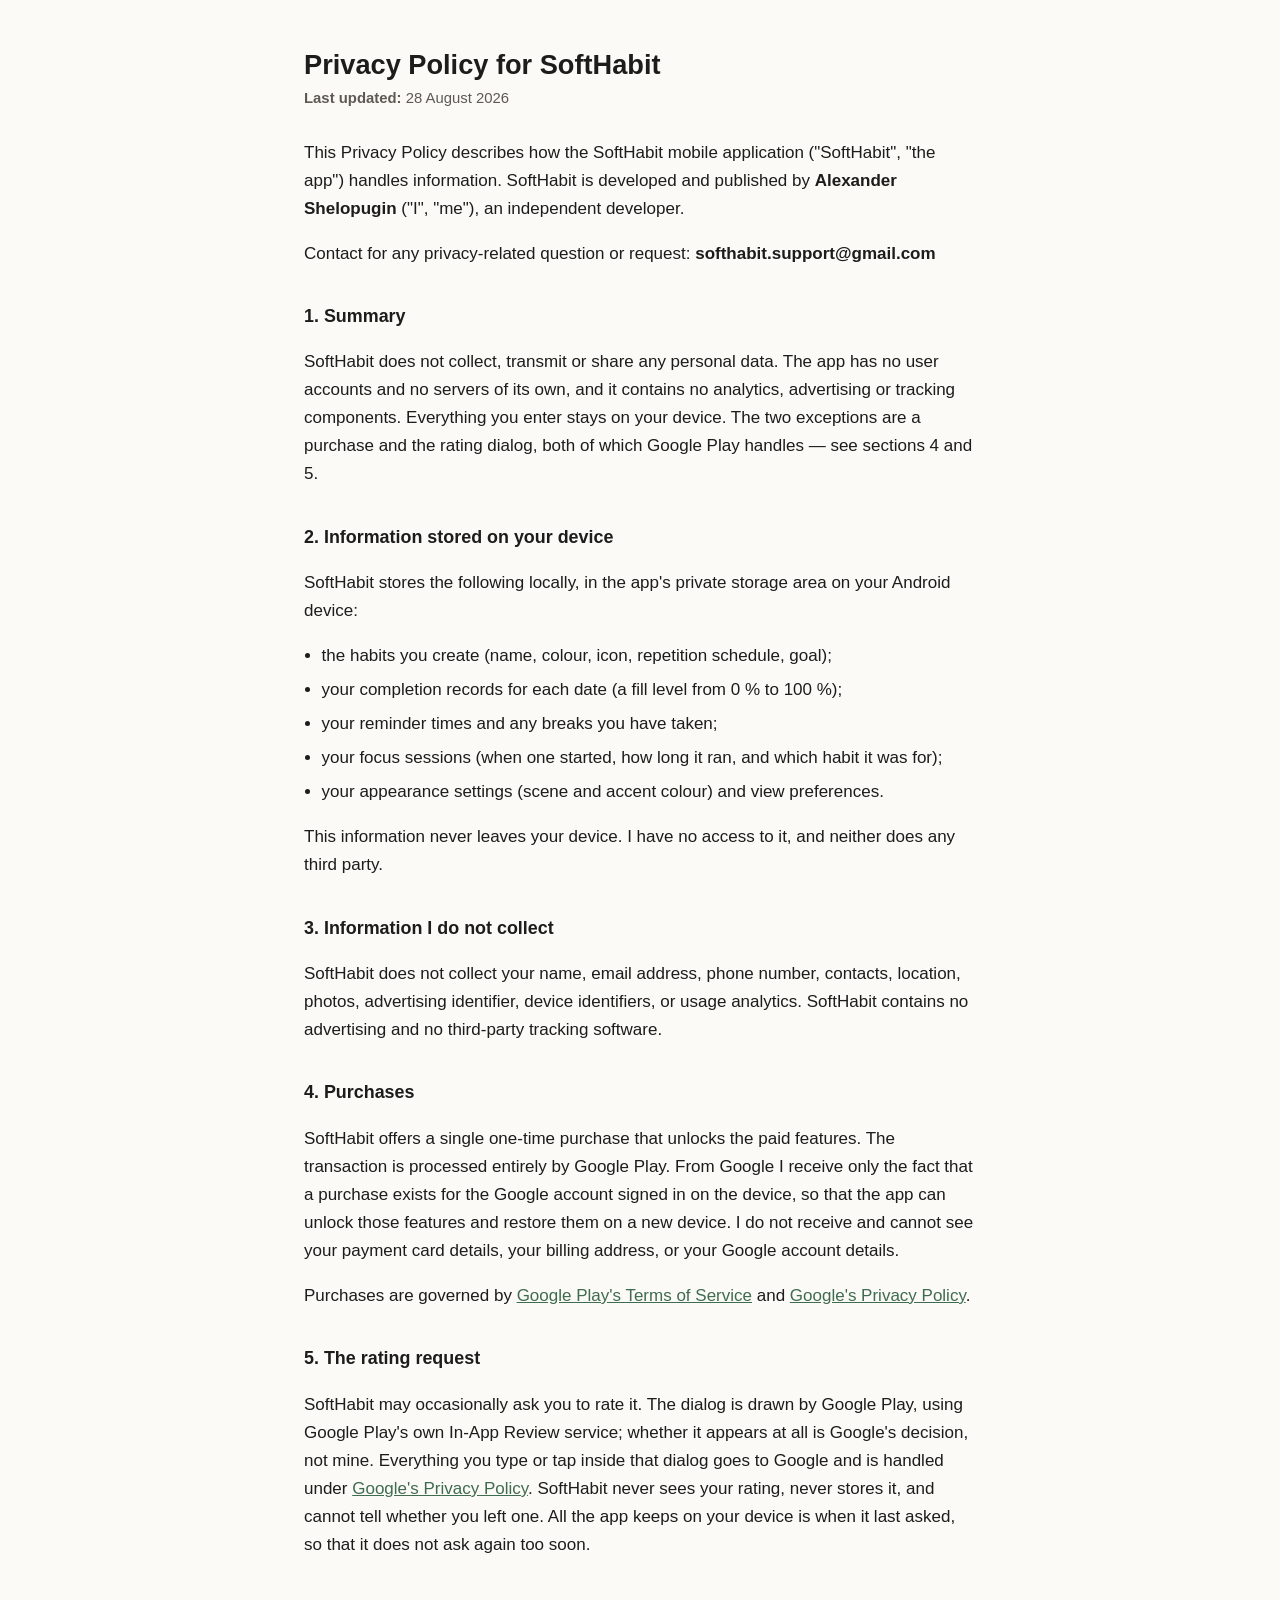
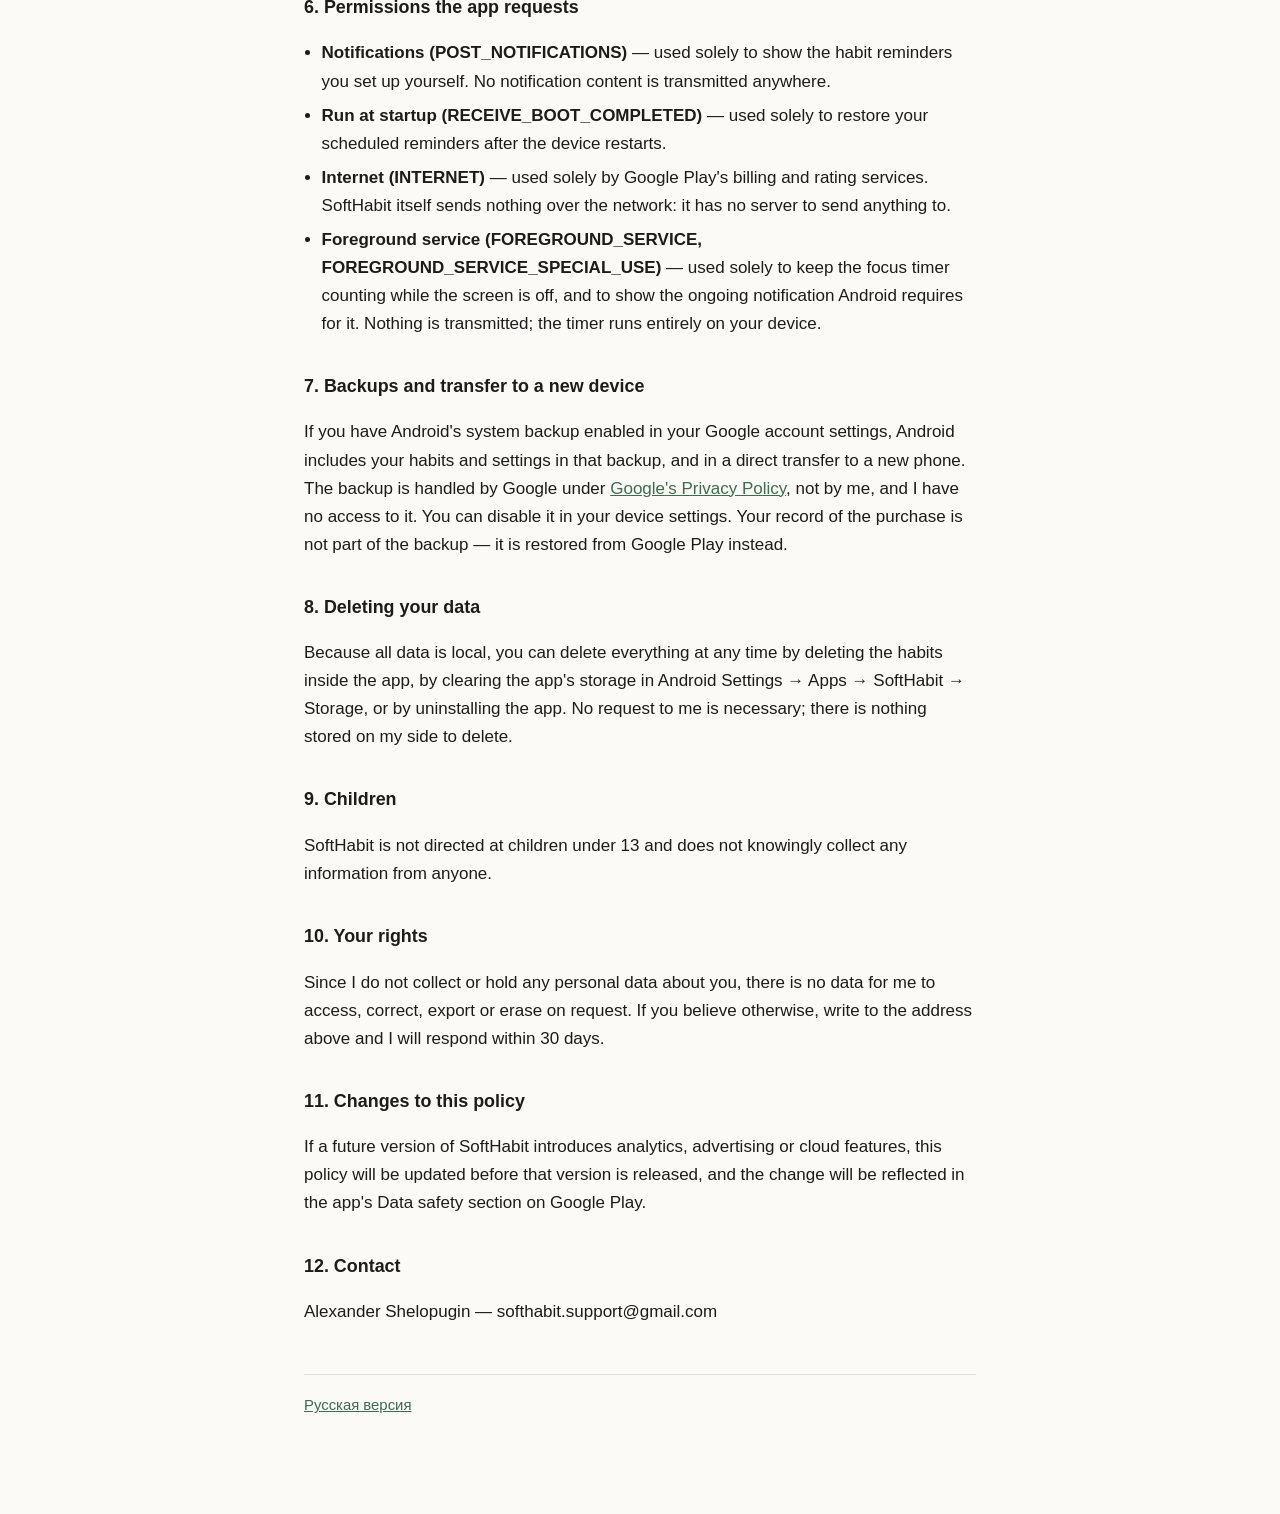
==== privacy/index.html @ e1aba5bb "Политика переезжает по адресу, который знает приложение Приложение с 1.10.0 открывает /privacy/ и /p" ====
<!doctype html>
<html lang="en">
<head>
<meta charset="utf-8">
<meta name="viewport" content="width=device-width, initial-scale=1">
<title>SoftHabit — Privacy Policy</title>
<style>
:root {
  color-scheme: light dark;
  --ground: #fbfaf7;
  --ink: #1d1c1a;
  --muted: #5d5a54;
  --rule: #e2ded6;
  --link: #3f6b4f;
}
@media (prefers-color-scheme: dark) {
  :root {
    --ground: #16171a;
    --ink: #ecebe8;
    --muted: #a3a099;
    --rule: #2c2e33;
    --link: #8fc0a1;
  }
}
* { box-sizing: border-box; }
body {
  margin: 0;
  padding: 48px 20px 96px;
  background: var(--ground);
  color: var(--ink);
  font: 17px/1.65 -apple-system, BlinkMacSystemFont, "Segoe UI", Roboto, "Helvetica Neue", Arial, sans-serif;
}
main { max-width: 42rem; margin: 0 auto; }
h1 { font-size: 1.7rem; line-height: 1.25; font-weight: 600; margin: 0 0 4px; }
h2 { font-size: 1.12rem; font-weight: 600; margin: 34px 0 10px; }
p, li { color: var(--ink); }
.meta { color: var(--muted); font-size: .93rem; margin: 0 0 28px; }
ul { padding-left: 1.1rem; }
li { margin: 6px 0; }
a { color: var(--link); }
footer { margin-top: 48px; padding-top: 18px; border-top: 1px solid var(--rule); color: var(--muted); font-size: .93rem; }
</style>
</head>
<body>
<main>
<h1>Privacy Policy for SoftHabit</h1>
<p class="meta"><strong>Last updated:</strong> 28 August 2026</p>
<p>This Privacy Policy describes how the SoftHabit mobile application (&quot;SoftHabit&quot;, &quot;the app&quot;) handles information. SoftHabit is developed and published by <strong>Alexander Shelopugin</strong> (&quot;I&quot;, &quot;me&quot;), an independent developer.</p>
<p>Contact for any privacy-related question or request: <strong>softhabit.support@gmail.com</strong></p>
<h2>1. Summary</h2>
<p>SoftHabit does not collect, transmit or share any personal data. The app has no user accounts and no servers of its own, and it contains no analytics, advertising or tracking components. Everything you enter stays on your device. The two exceptions are a purchase and the rating dialog, both of which Google Play handles — see sections 4 and 5.</p>
<h2>2. Information stored on your device</h2>
<p>SoftHabit stores the following locally, in the app&#x27;s private storage area on your Android device:</p>
<ul><li>the habits you create (name, colour, icon, repetition schedule, goal);</li><li>your completion records for each date (a fill level from 0 % to 100 %);</li><li>your reminder times and any breaks you have taken;</li><li>your focus sessions (when one started, how long it ran, and which habit it was for);</li><li>your appearance settings (scene and accent colour) and view preferences.</li></ul>
<p>This information never leaves your device. I have no access to it, and neither does any third party.</p>
<h2>3. Information I do not collect</h2>
<p>SoftHabit does not collect your name, email address, phone number, contacts, location, photos, advertising identifier, device identifiers, or usage analytics. SoftHabit contains no advertising and no third-party tracking software.</p>
<h2>4. Purchases</h2>
<p>SoftHabit offers a single one-time purchase that unlocks the paid features. The transaction is processed entirely by Google Play. From Google I receive only the fact that a purchase exists for the Google account signed in on the device, so that the app can unlock those features and restore them on a new device. I do not receive and cannot see your payment card details, your billing address, or your Google account details.</p>
<p>Purchases are governed by <a href="https://play.google.com/intl/en/about/play-terms/">Google Play&#x27;s Terms of Service</a> and <a href="https://policies.google.com/privacy">Google&#x27;s Privacy Policy</a>.</p>
<h2>5. The rating request</h2>
<p>SoftHabit may occasionally ask you to rate it. The dialog is drawn by Google Play, using Google Play&#x27;s own In-App Review service; whether it appears at all is Google&#x27;s decision, not mine. Everything you type or tap inside that dialog goes to Google and is handled under <a href="https://policies.google.com/privacy">Google&#x27;s Privacy Policy</a>. SoftHabit never sees your rating, never stores it, and cannot tell whether you left one. All the app keeps on your device is when it last asked, so that it does not ask again too soon.</p>
<h2>6. Permissions the app requests</h2>
<ul><li><strong>Notifications (POST_NOTIFICATIONS)</strong> — used solely to show the habit reminders you set up yourself. No notification content is transmitted anywhere.</li><li><strong>Run at startup (RECEIVE_BOOT_COMPLETED)</strong> — used solely to restore your scheduled reminders after the device restarts.</li><li><strong>Internet (INTERNET)</strong> — used solely by Google Play&#x27;s billing and rating services. SoftHabit itself sends nothing over the network: it has no server to send anything to.</li><li><strong>Foreground service (FOREGROUND_SERVICE, FOREGROUND_SERVICE_SPECIAL_USE)</strong> — used solely to keep the focus timer counting while the screen is off, and to show the ongoing notification Android requires for it. Nothing is transmitted; the timer runs entirely on your device.</li></ul>
<h2>7. Backups and transfer to a new device</h2>
<p>If you have Android&#x27;s system backup enabled in your Google account settings, Android includes your habits and settings in that backup, and in a direct transfer to a new phone. The backup is handled by Google under <a href="https://policies.google.com/privacy">Google&#x27;s Privacy Policy</a>, not by me, and I have no access to it. You can disable it in your device settings. Your record of the purchase is not part of the backup — it is restored from Google Play instead.</p>
<h2>8. Deleting your data</h2>
<p>Because all data is local, you can delete everything at any time by deleting the habits inside the app, by clearing the app&#x27;s storage in Android Settings → Apps → SoftHabit → Storage, or by uninstalling the app. No request to me is necessary; there is nothing stored on my side to delete.</p>
<h2>9. Children</h2>
<p>SoftHabit is not directed at children under 13 and does not knowingly collect any information from anyone.</p>
<h2>10. Your rights</h2>
<p>Since I do not collect or hold any personal data about you, there is no data for me to access, correct, export or erase on request. If you believe otherwise, write to the address above and I will respond within 30 days.</p>
<h2>11. Changes to this policy</h2>
<p>If a future version of SoftHabit introduces analytics, advertising or cloud features, this policy will be updated before that version is released, and the change will be reflected in the app&#x27;s Data safety section on Google Play.</p>
<h2>12. Contact</h2>
<p>Alexander Shelopugin — softhabit.support@gmail.com</p>
<footer><a href="ru/">Русская версия</a></footer>
</main>
</body>
</html>
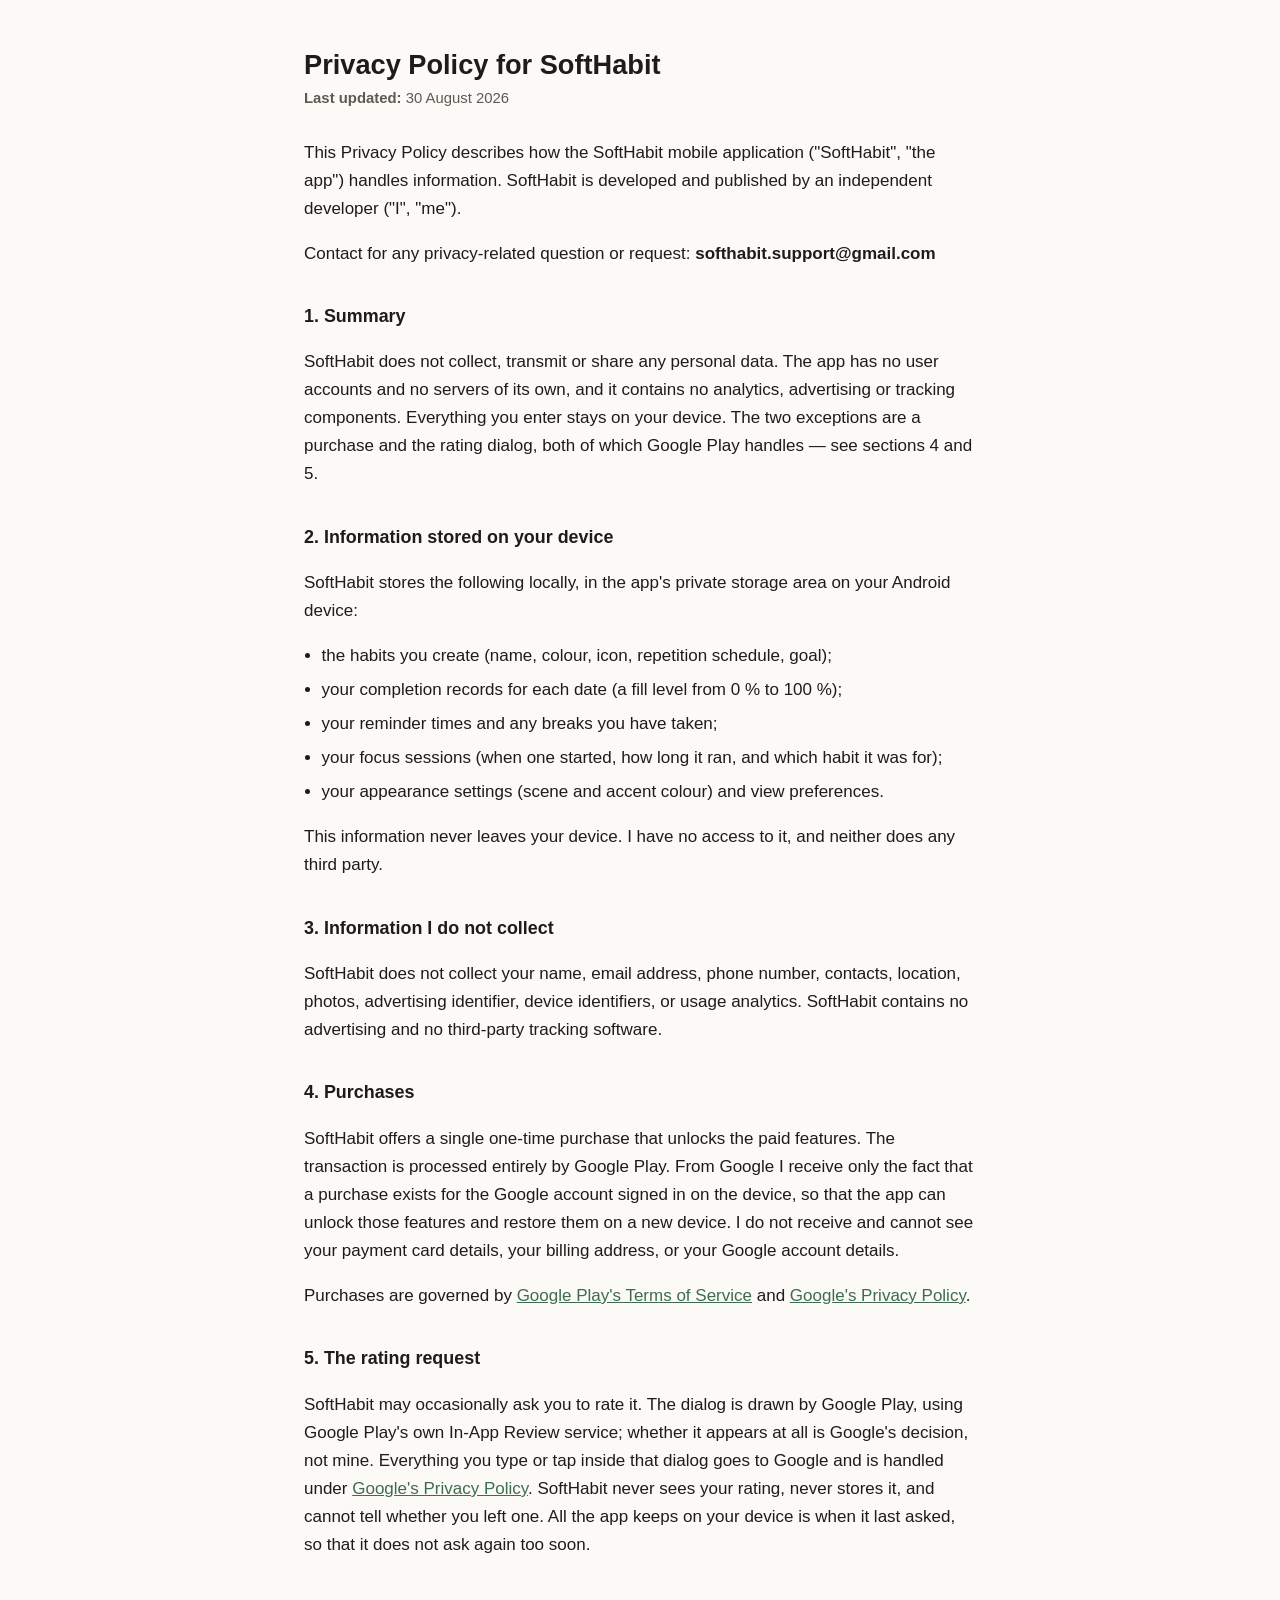
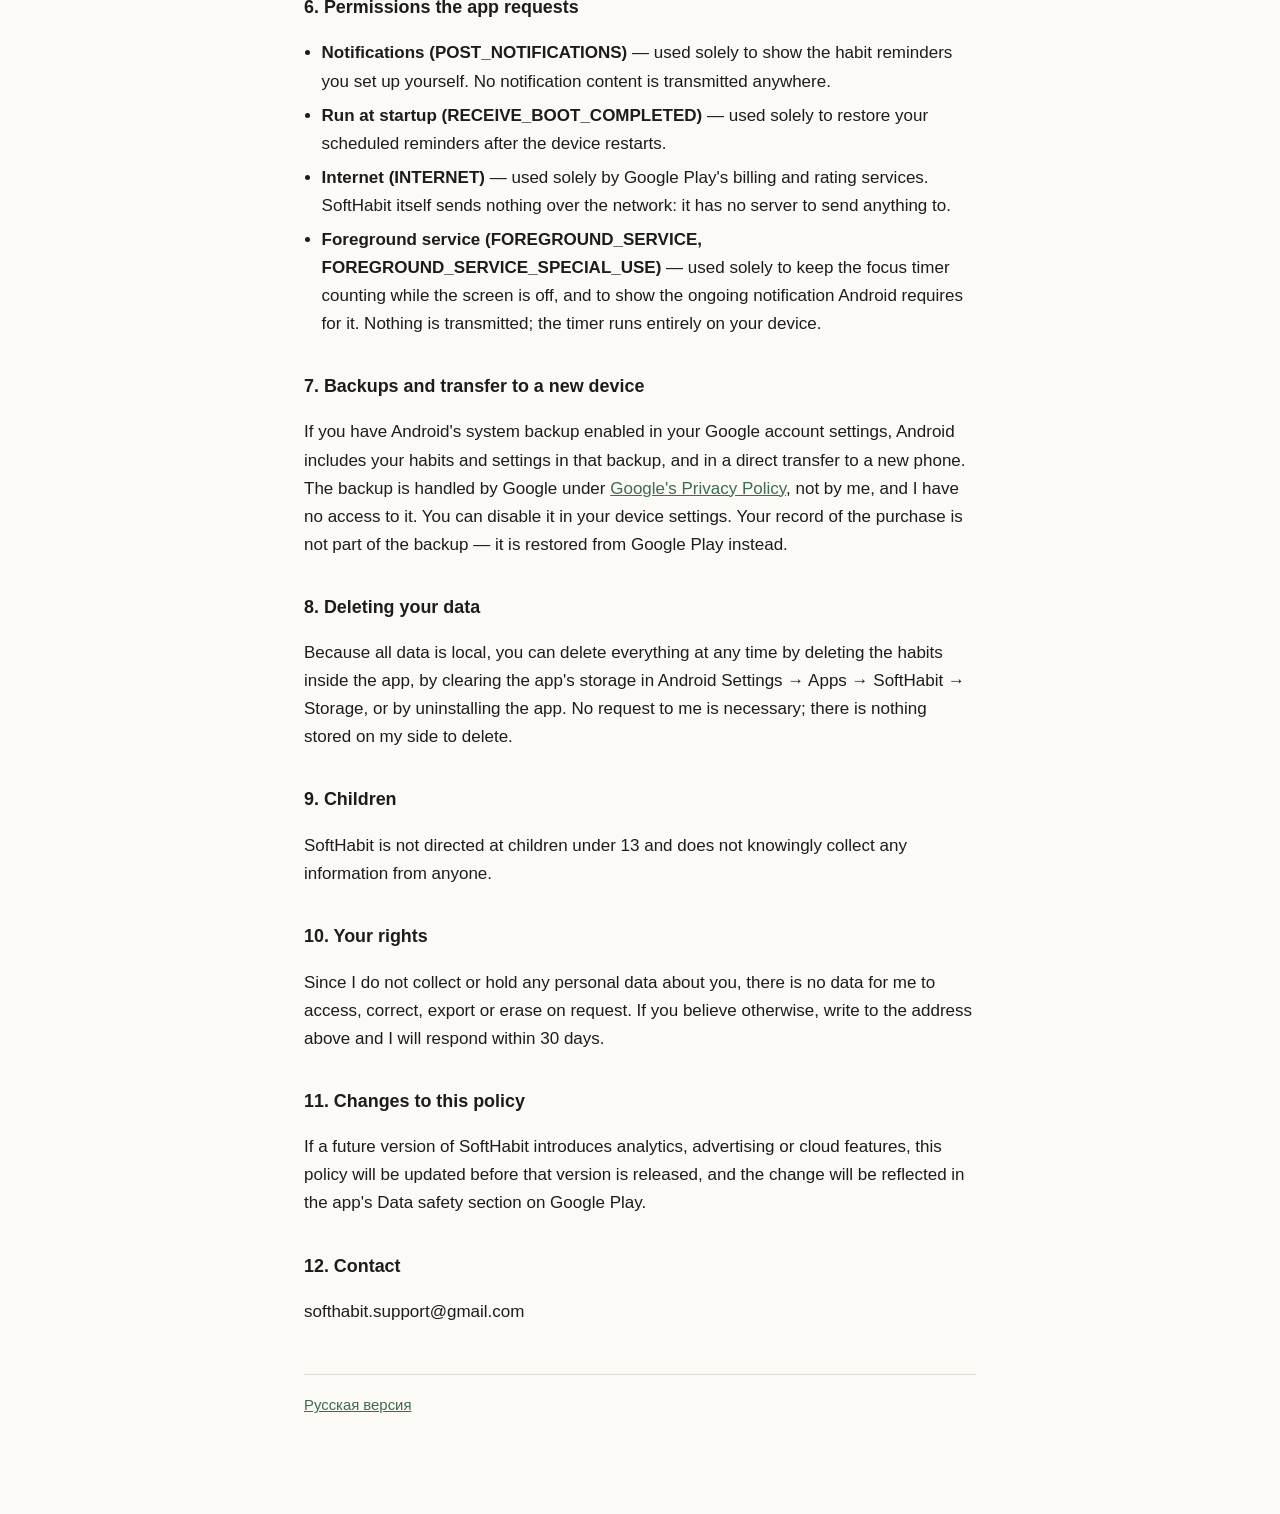
==== commit 056b9f32: "Издатель — независимый разработчик, а связь через почту Play требует, чтобы в политике был назван ли" ====
--- a/privacy/index.html
+++ b/privacy/index.html
@@ -44,8 +44,8 @@
 <body>
 <main>
 <h1>Privacy Policy for SoftHabit</h1>
-<p class="meta"><strong>Last updated:</strong> 28 August 2026</p>
-<p>This Privacy Policy describes how the SoftHabit mobile application (&quot;SoftHabit&quot;, &quot;the app&quot;) handles information. SoftHabit is developed and published by <strong>Alexander Shelopugin</strong> (&quot;I&quot;, &quot;me&quot;), an independent developer.</p>
+<p class="meta"><strong>Last updated:</strong> 30 August 2026</p>
+<p>This Privacy Policy describes how the SoftHabit mobile application (&quot;SoftHabit&quot;, &quot;the app&quot;) handles information. SoftHabit is developed and published by an independent developer (&quot;I&quot;, &quot;me&quot;).</p>
 <p>Contact for any privacy-related question or request: <strong>softhabit.support@gmail.com</strong></p>
 <h2>1. Summary</h2>
 <p>SoftHabit does not collect, transmit or share any personal data. The app has no user accounts and no servers of its own, and it contains no analytics, advertising or tracking components. Everything you enter stays on your device. The two exceptions are a purchase and the rating dialog, both of which Google Play handles — see sections 4 and 5.</p>
@@ -73,7 +73,7 @@
 <h2>11. Changes to this policy</h2>
 <p>If a future version of SoftHabit introduces analytics, advertising or cloud features, this policy will be updated before that version is released, and the change will be reflected in the app&#x27;s Data safety section on Google Play.</p>
 <h2>12. Contact</h2>
-<p>Alexander Shelopugin — softhabit.support@gmail.com</p>
+<p>softhabit.support@gmail.com</p>
 <footer><a href="ru/">Русская версия</a></footer>
 </main>
 </body>
